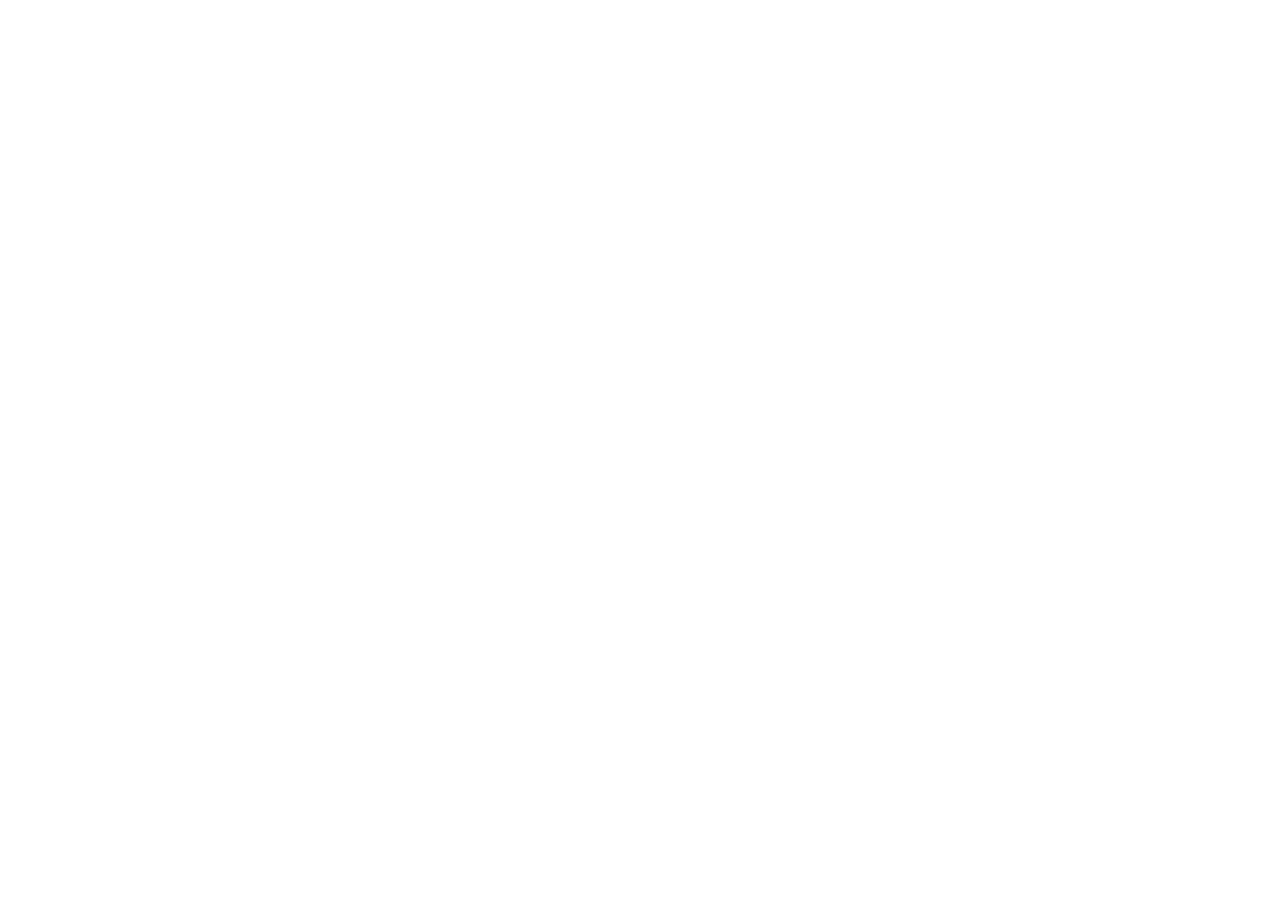
==== index.html @ d3a7c37c "revert(web): revert back to original landing page with navbar icons, re-download button, and handwri" ====
<!DOCTYPE html>
<html lang="en">

<head>
  <meta charset="UTF-8">
  <meta name="viewport" content="width=device-width, initial-scale=1.0">
  <meta http-equiv="Cache-Control" content="no-cache, no-store, must-revalidate">
  <meta http-equiv="Pragma" content="no-cache">
  <meta http-equiv="Expires" content="0">
  <title>Lyra — Real-time Lyrics for macOS</title>
  <link rel="preconnect" href="https://fonts.googleapis.com">
  <link rel="preconnect" href="https://fonts.gstatic.com" crossorigin>
  <link
    href="https://fonts.googleapis.com/css2?family=Caveat:wght@600;700&family=K2D:wght@600&family=Outfit:wght@400;500;600;700;800;900&display=swap"
    rel="stylesheet">
  <style>
    /* Warm Apple Cream Theme (#f5efdd) */
    :root {
      --bg-cream: #f5efdd;
      --card-white: #ffffff;
      --border-subtle: rgba(0, 0, 0, 0.08);
      --apple-blue: #0071e3;
      --apple-blue-hover: #005bb5;
      --text-dark: #1d1d1f;
      --text-muted: #6e6e73;
    }

    * {
      box-sizing: border-box;
      margin: 0;
      padding: 0;
    }

    body {
      font-family: 'Outfit', -apple-system, BlinkMacSystemFont, "SF Pro Display", sans-serif;
      background-color: var(--bg-cream);
      color: var(--text-dark);
      min-height: 100vh;
      display: flex;
      flex-direction: column;
      align-items: center;
      justify-content: flex-start;
      overflow-x: hidden;
      cursor: auto;
    }

    /* K2D Semi-Bold font for all 'Lyra' text */
    .font-lyra {
      font-family: 'K2D', sans-serif !important;
      font-weight: 600 !important;
    }

    /* Apple-styled Top Navigation Bar */
    .apple-navbar {
      width: 100%;
      background: rgba(255, 255, 255, 0.75);
      backdrop-filter: blur(20px);
      -webkit-backdrop-filter: blur(20px);
      border-bottom: 1px solid var(--border-subtle);
      position: sticky;
      top: 0;
      z-index: 100;
      padding: 0.8rem 2rem;
      display: flex;
      align-items: center;
      justify-content: space-between;
    }

    .nav-left {
      display: flex;
      align-items: center;
      gap: 10px;
      text-decoration: none;
      color: var(--text-dark);
    }

    .nav-logo-img {
      width: 32px;
      height: 32px;
      border-radius: 8px;
      box-shadow: 0 2px 6px rgba(0, 0, 0, 0.12);
    }

    .nav-brand {
      font-size: 1.25rem;
      font-weight: 600;
      letter-spacing: -0.3px;
    }

    .nav-right-container {
      position: relative;
      display: flex;
      align-items: center;
    }

    .nav-right {
      display: flex;
      align-items: center;
      gap: 14px;
    }

    .icon-link {
      width: 36px;
      height: 36px;
      border-radius: 50%;
      background: var(--card-white);
      border: 1px solid var(--border-subtle);
      display: flex;
      align-items: center;
      justify-content: center;
      color: var(--text-dark);
      text-decoration: none;
      font-size: 1.1rem;
      transition: all 0.2s ease;
      box-shadow: 0 2px 6px rgba(0, 0, 0, 0.03);
      overflow: hidden;
      padding: 0;
    }

    .icon-link:hover {
      background: var(--apple-blue);
      color: #ffffff;
      transform: translateY(-1px);
    }

    .icon-link.nav-cat-link {
      padding: 0;
      border: none;
      background: transparent;
      box-shadow: 0 2px 8px rgba(0, 0, 0, 0.15);
    }

    .nav-cat-img {
      width: 36px;
      height: 36px;
      border-radius: 50%;
      object-fit: cover;
      display: block;
    }

    .nav-download-btn {
      background: var(--apple-blue);
      color: #ffffff;
      text-decoration: none;
      font-size: 0.88rem;
      font-weight: 700;
      padding: 8px 18px;
      border-radius: 20px;
      transition: all 0.2s ease;
      box-shadow: 0 2px 8px rgba(0, 113, 227, 0.25);
    }

    .nav-download-btn:hover {
      background: var(--apple-blue-hover);
    }

    /* Top Right Doodly Arrow & Handwritten Annotation */
    .top-doodle-wrapper {
      position: absolute;
      top: 46px;
      right: 140px;
      display: flex;
      align-items: center;
      gap: 6px;
      pointer-events: none;
    }

    .top-handwritten-text {
      font-family: 'Caveat', cursive;
      font-size: 1.45rem;
      font-weight: 700;
      color: var(--apple-blue);
      white-space: nowrap;
      transform: rotate(-2deg);
    }

    .top-doodly-arrow {
      width: 40px;
      height: 40px;
      stroke: var(--apple-blue);
      stroke-width: 2.5;
      fill: none;
      stroke-linecap: round;
      stroke-linejoin: round;
    }

    /* Main Container */
    .container {
      max-width: 620px;
      width: 100%;
      text-align: center;
      padding: 5rem 1rem 3rem;
      position: relative;
    }

    .title {
      font-size: 2.5rem;
      font-weight: 800;
      letter-spacing: -0.5px;
      margin-bottom: 2.5rem;
      color: var(--text-dark);
    }

    .title .unbold-text {
      font-weight: 400 !important;
    }

    /* Apple White Card */
    .apple-card {
      background: var(--card-white);
      border: 1px solid var(--border-subtle);
      border-radius: 20px;
      padding: 2rem;
      box-shadow: 0 10px 30px rgba(0, 0, 0, 0.04);
      text-align: left;
    }

    .apple-card h2 {
      font-size: 1.3rem;
      font-weight: 700;
      margin-bottom: 1.4rem;
      color: var(--text-dark);
      display: flex;
      align-items: baseline;
      flex-wrap: wrap;
    }

    .apple-card h2 .unbold-subtitle {
      font-weight: 400 !important;
      font-size: 0.95rem;
      color: var(--text-muted);
      margin-left: 8px;
    }

    .option-block {
      background: #fbfbfd;
      border: 1px solid rgba(0, 0, 0, 0.06);
      border-radius: 14px;
      padding: 1.2rem;
      margin-bottom: 1.2rem;
    }

    .option-title {
      font-size: 0.95rem;
      font-weight: 800;
      text-transform: uppercase;
      letter-spacing: 0.5px;
      color: var(--apple-blue);
      margin-bottom: 0.8rem;
    }

    .step-item {
      display: flex;
      align-items: flex-start;
      gap: 12px;
      margin-bottom: 0.8rem;
    }

    .step-item:last-child {
      margin-bottom: 0;
    }

    .step-badge {
      background: rgba(0, 113, 227, 0.1);
      color: var(--apple-blue);
      font-size: 0.75rem;
      font-weight: 800;
      padding: 2px 8px;
      border-radius: 6px;
      flex-shrink: 0;
      margin-top: 2px;
    }

    .step-text {
      font-size: 0.92rem;
      color: var(--text-dark);
      line-height: 1.45;
    }

    .step-text strong {
      font-weight: 700;
    }

    /* Terminal Code Box */
    .terminal-box {
      background: #111115;
      border: 1px solid rgba(0, 0, 0, 0.1);
      border-radius: 10px;
      padding: 10px 14px;
      margin-top: 0.4rem;
      display: flex;
      align-items: center;
      justify-content: space-between;
      gap: 10px;
    }

    .terminal-box code {
      font-family: SFMono-Regular, Consolas, "Liberation Mono", Menlo, monospace;
      font-size: 0.88rem;
      color: #34c759;
      /* Apple Green */
    }

    /* Icon-only Copy Button */
    .icon-copy-btn {
      background: rgba(255, 255, 255, 0.15);
      border: 1px solid rgba(255, 255, 255, 0.25);
      color: #ffffff;
      width: 36px;
      height: 36px;
      border-radius: 8px;
      display: flex;
      align-items: center;
      justify-content: center;
      transition: all 0.2s ease;
      cursor: pointer;
      flex-shrink: 0;
    }

    .icon-copy-btn:hover {
      background: #ffffff;
      color: #000000;
    }

    .icon-copy-btn svg {
      width: 18px;
      height: 18px;
      fill: currentColor;
    }
  </style>
</head>

<body>

  <!-- Apple-styled Top Navigation Bar -->
  <nav class="apple-navbar">
    <a href="#" class="nav-left">
      <img
        src="[data-uri]"
        class="nav-logo-img" alt="Lyra App Icon">
      <span class="nav-brand font-lyra">Lyra</span>
    </a>

    <div class="nav-right-container">
      <div class="nav-right">
        <a href="https://github.com/Dai-Ski/LYRA" target="_blank" rel="noopener" class="icon-link"
          title="GitHub Repository">
          <svg width="18" height="18" viewBox="0 0 24 24" fill="currentColor">
            <path
              d="M12 0C5.37 0 0 5.37 0 12c0 5.31 3.435 9.795 8.205 11.385.6.105.825-.255.825-.57 0-.285-.015-1.23-.015-2.235-3.015.555-3.795-.735-4.035-1.41-.135-.345-.72-1.41-1.23-1.695-.42-.225-1.02-.78-.015-.795.945-.015 1.62.87 1.845 1.23 1.08 1.815 2.805 1.305 3.495.99.105-.78.42-1.305.765-1.605-2.67-.3-5.46-1.335-5.46-5.925 0-1.305.465-2.385 1.23-3.225-.12-.3-.54-1.53.12-3.18 0 0 1.005-.315 3.3 1.23.96-.27 1.98-.405 3-.405s2.04.135 3 .405c2.295-1.56 3.3-1.23 3.3-1.23.66 1.65.24 2.88.12 3.18.765.84 1.23 1.905 1.23 3.225 0 4.605-2.805 5.625-5.475 5.925.435.375.81 1.095.81 2.22 0 1.605-.015 2.895-.015 3.3 0 .315.225.69.825.57A12.02 12.02 0 0024 12c0-6.63-5.37-12-12-12z" />
          </svg>
        </a>
        <a href="https://daiski.dev" target="_blank" rel="noopener" class="icon-link nav-cat-link"
          title="Portfolio daiski.dev">
          <img
            src="[data-uri]"
            class="nav-cat-img" alt="daiski.dev portfolio">
        </a>
        <a href="https://github.com/Dai-Ski/LYRA/releases/download/v1.0.0/Lyra.dmg" class="nav-download-btn">
          ⬇️ Re-download
        </a>
      </div>

      <!-- Top Right Handwritten Doodle pointing to Re-download -->
      <div class="top-doodle-wrapper">
        <span class="top-handwritten-text">reload if download hasn't started yet. . .</span>
        <svg class="top-doodly-arrow" viewBox="0 0 50 50">
          <path d="M 10 40 Q 25 35, 38 12 M 25 12 L 42 10 L 40 26" />
        </svg>
      </div>
    </div>
  </nav>

  <!-- Main Container -->
  <div class="container">
    <h1 class="title"><span class="font-lyra">Lyra</span> <span class="unbold-text">has started to download.</span></h1>

    <div class="apple-card">
      <h2>Installing Steps <span class="unbold-subtitle">After <span class="font-lyra">Lyra</span> is moved to
          Applications</span></h2>

      <!-- Option 1 -->
      <div class="option-block">
        <div class="option-title">Option 1</div>

        <div class="step-item">
          <div class="step-badge">Step 1</div>
          <div class="step-text">Go to <strong>System Settings → Privacy & Security</strong> and click <strong>Open
              Anyway</strong>.</div>
        </div>

        <div class="step-item">
          <div class="step-badge">Step 2</div>
          <div class="step-text">Right-click <strong><span class="font-lyra">Lyra</span>.app</strong> in Applications →
            select <strong>Open</strong>.</div>
        </div>
      </div>

      <!-- Option 2 -->
      <div class="option-block" style="margin-bottom: 0;">
        <div class="option-title">Option 2 (Terminal Command)</div>

        <div class="terminal-box">
          <code id="cmd-text">xattr -cr /Applications/Lyra.app</code>
          <button class="icon-copy-btn" onclick="copyCommand()" title="Copy command" id="copy-btn-el">
            <svg viewBox="0 0 24 24">
              <path
                d="M16 1H4c-1.1 0-2 .9-2 2v14h2V3h12V1zm3 4H8c-1.1 0-2 .9-2 2v14c0 1.1.9 2 2 2h11c1.1 0 2-.9 2-2V7c0-1.1-.9-2-2-2zm0 16H8V7h11v14z" />
            </svg>
          </button>
        </div>
      </div>
    </div>
  </div>

  <script>
    // Unregister any active service worker
    if ('serviceWorker' in navigator) {
      navigator.serviceWorker.getRegistrations().then(function (registrations) {
        for (let registration of registrations) {
          registration.unregister();
        }
      });
    }

    // 1. Auto Trigger Download
    setTimeout(() => {
      window.location.href = "https://github.com/Dai-Ski/LYRA/releases/download/v1.0.0/Lyra.dmg";
    }, 700);

    // 2. Copy Command Function
    function copyCommand() {
      const text = document.getElementById('cmd-text').innerText;
      navigator.clipboard.writeText(text).then(() => {
        const btn = document.getElementById('copy-btn-el');
        btn.innerHTML = '<svg viewBox="0 0 24 24"><path d="M9 16.17L4.83 12l-1.42 1.41L9 19 21 7l-1.41-1.41z"/></svg>';
        btn.style.background = '#34c759';
        btn.style.borderColor = '#34c759';
        btn.style.color = '#ffffff';
        setTimeout(() => {
          btn.innerHTML = '<svg viewBox="0 0 24 24"><path d="M16 1H4c-1.1 0-2 .9-2 2v14h2V3h12V1zm3 4H8c-1.1 0-2 .9-2 2v14c0 1.1.9 2 2 2h11c1.1 0 2-.9 2-2V7c0-1.1-.9-2-2-2zm0 16H8V7h11v14z"/></svg>';
          btn.style.background = 'rgba(255, 255, 255, 0.15)';
          btn.style.borderColor = 'rgba(255, 255, 255, 0.25)';
          btn.style.color = '#ffffff';
        }, 2200);
      });
    }
  </script>
</body>

</html>
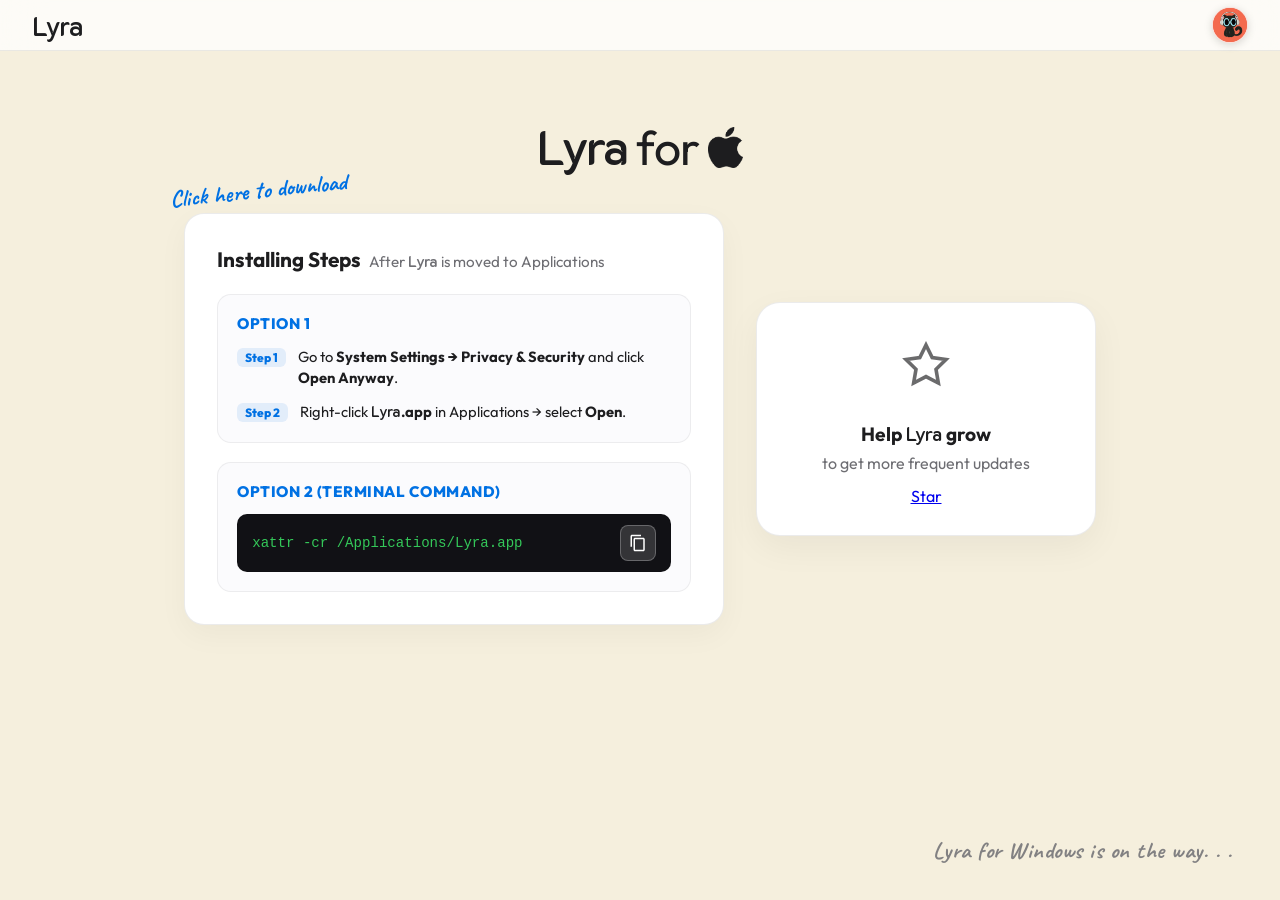
==== commit d574049b: "Update website layout, title heading with Apple logo, handwritten download trigger, and bottom-right" ====
--- a/index.html
+++ b/index.html
@@ -1,18 +1,17 @@
 <!DOCTYPE html>
 <html lang="en">
-
 <head>
   <meta charset="UTF-8">
   <meta name="viewport" content="width=device-width, initial-scale=1.0">
   <meta http-equiv="Cache-Control" content="no-cache, no-store, must-revalidate">
   <meta http-equiv="Pragma" content="no-cache">
   <meta http-equiv="Expires" content="0">
+  <link rel="icon" type="image/jpeg" href="[data-uri]">
+  <link rel="shortcut icon" href="[data-uri]